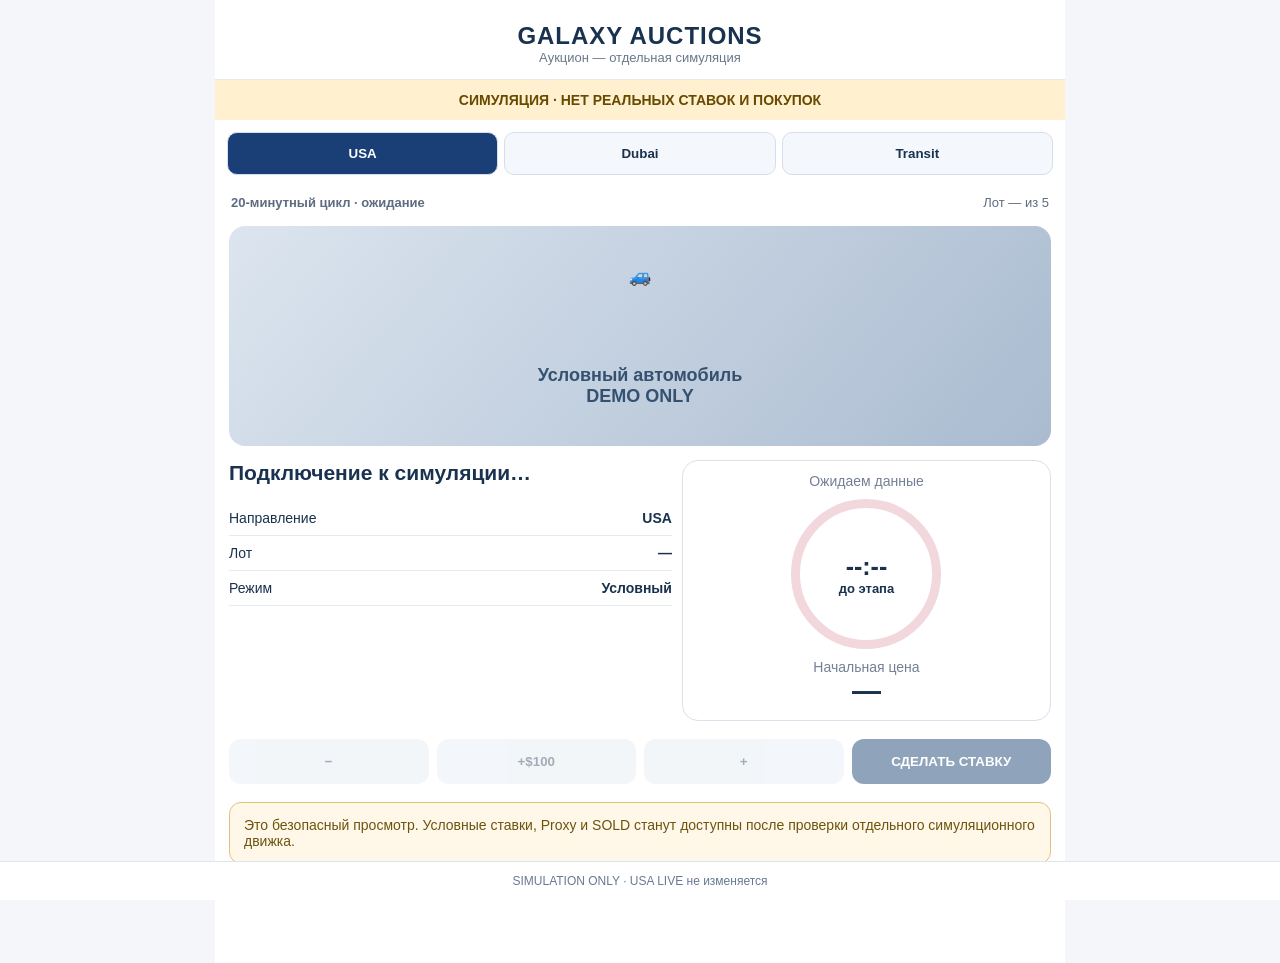
==== simulation.html @ 605efd99 "feat: familiar full-screen auction UI for isolated three-direction simulation, visibly noncommercial" ====
<!doctype html>
<html lang="ru"><head><meta charset="utf-8"><meta name="viewport" content="width=device-width,initial-scale=1,viewport-fit=cover"><title>Galaxy Auctions — Симуляция</title>
<style>
:root{font-family:-apple-system,BlinkMacSystemFont,"Segoe UI",sans-serif;color:#19324f;background:#f4f6fa}
*{box-sizing:border-box}body{margin:0}.shell{max-width:850px;margin:auto;background:#fff;min-height:100dvh;padding-bottom:85px}
header{padding:22px 18px 14px;text-align:center;border-bottom:1px solid #e5eaf1}header h1{margin:0;font-size:24px;letter-spacing:.04em}
.ribbon{background:#fff1cf;color:#684900;text-align:center;font-size:14px;font-weight:800;padding:12px 15px}
nav{display:flex;gap:6px;padding:12px}nav button{flex:1;border:1px solid #d5dfec;background:#f4f7fc;border-radius:10px;padding:13px 3px;font-weight:700;color:#19324f}nav button[aria-pressed=true]{background:#193f76;color:white}
.meta{display:flex;justify-content:space-between;align-items:center;gap:8px;padding:8px 16px;font-size:13px;color:#5d6c80}
.car{margin:8px 14px;border-radius:16px;background:linear-gradient(130deg,#dce5ef,#aabbd0);height:220px;display:grid;place-items:center;color:#355170;font-size:18px;font-weight:700;text-align:center}
.details{display:grid;grid-template-columns:minmax(0,1.2fr) minmax(0,1fr);gap:10px;margin:14px}
h2{font-size:21px;line-height:1.2;margin:0 0 16px}.spec{display:flex;justify-content:space-between;padding:9px 0;border-bottom:1px solid #e7eaf0;font-size:14px}
.panel{border:1px solid #d9e1eb;border-radius:16px;padding:12px;text-align:center}.phase{font-size:14px;color:#738095}.circle{border:9px solid #f2d7dd;border-radius:50%;width:150px;height:150px;margin:10px auto;display:flex;align-items:center;justify-content:center;flex-direction:column;font-size:25px;font-weight:800}.circle small{font-size:13px}.price{font-size:29px;font-weight:800}
.bid{display:flex;gap:8px;margin:18px 14px}.bid button{padding:15px 10px;flex:1;border-radius:12px;background:#e8eef5;color:#4a5c71;border:0;font-weight:700}.bid button.primary{background:#214979;color:white}.bid button:disabled{opacity:.5}
.notice{margin:14px;padding:14px;border:1px solid #dfc17b;background:#fff8e9;border-radius:12px;color:#6d530e;font-size:14px}
footer{position:fixed;bottom:0;left:0;right:0;background:white;border-top:1px solid #dfe5ee;padding:12px;text-align:center;font-size:12px;color:#687991}
@media(max-width:400px){.circle{width:125px;height:125px;font-size:20px}.details{gap:7px}h2{font-size:18px}.price{font-size:24px}}
</style></head><body><div class="shell">
<header><h1>GALAXY AUCTIONS</h1><div style="color:#68788a;font-size:13px">Аукцион — отдельная симуляция</div></header>
<div class="ribbon">СИМУЛЯЦИЯ · НЕТ РЕАЛЬНЫХ СТАВОК И ПОКУПОК</div>
<nav aria-label="Направление"><button type="button" data-direction="usa" aria-pressed="true">USA</button><button type="button" data-direction="dubai" aria-pressed="false">Dubai</button><button type="button" data-direction="transfer" aria-pressed="false">Transit</button></nav>
<div class="meta"><strong id="session">20-минутный цикл · ожидание</strong><span id="position">Лот — из 5</span></div>
<div class="car" role="img" aria-label="Тестовый автомобиль без фотографии">🚙<div>Условный автомобиль<br>DEMO ONLY</div></div>
<section class="details"><div><h2 id="vehicle">Подключение к симуляции…</h2><div class="spec"><span>Направление</span><strong id="directionName">USA</strong></div><div class="spec"><span>Лот</span><strong id="lotNumber">—</strong></div><div class="spec"><span>Режим</span><strong>Условный</strong></div></div>
<div class="panel"><div class="phase" id="phase">Ожидаем данные</div><div class="circle"><span id="timer">--:--</span><small>до этапа</small></div><div class="phase">Начальная цена</div><div class="price" id="price">—</div></div></section>
<div class="bid"><button disabled>−</button><button disabled>+$100</button><button disabled>+</button><button class="primary" disabled>СДЕЛАТЬ СТАВКУ</button></div>
<div class="notice" id="notice" role="status">Это безопасный просмотр. Условные ставки, Proxy и SOLD станут доступны после проверки отдельного симуляционного движка.</div>
</div><footer>SIMULATION ONLY · USA LIVE не изменяется</footer>
<script src="simulation-auction.js?v=277" defer></script>
</body></html>
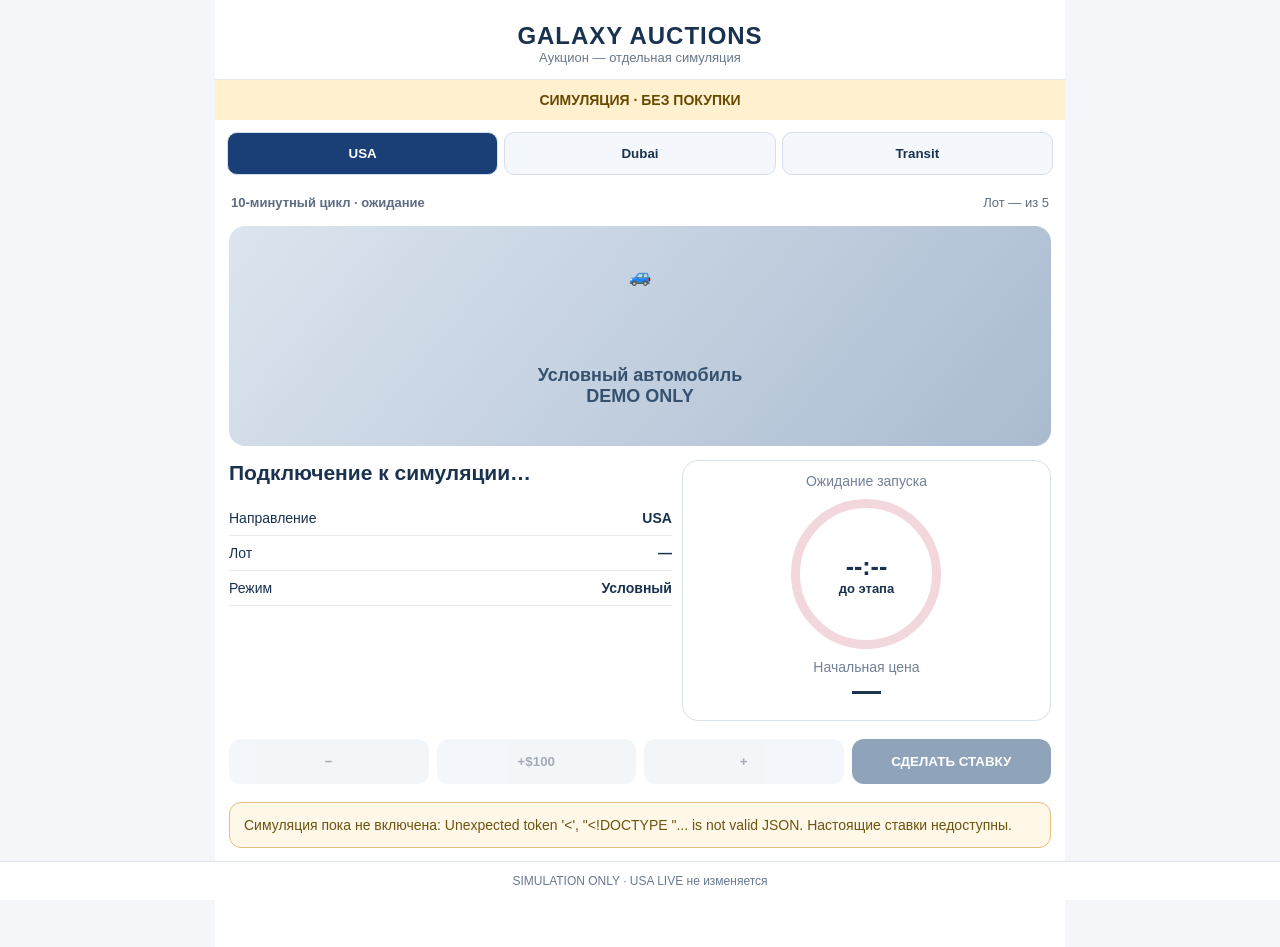
==== commit 02ea6408: "feat: compact simulation notice with normal auction screen and ten-minute clock" ====
--- a/simulation.html
+++ b/simulation.html
@@ -17,14 +17,14 @@
 @media(max-width:400px){.circle{width:125px;height:125px;font-size:20px}.details{gap:7px}h2{font-size:18px}.price{font-size:24px}}
 </style></head><body><div class="shell">
 <header><h1>GALAXY AUCTIONS</h1><div style="color:#68788a;font-size:13px">Аукцион — отдельная симуляция</div></header>
-<div class="ribbon">СИМУЛЯЦИЯ · НЕТ РЕАЛЬНЫХ СТАВОК И ПОКУПОК</div>
+<div class="ribbon">СИМУЛЯЦИЯ · БЕЗ ПОКУПКИ</div>
 <nav aria-label="Направление"><button type="button" data-direction="usa" aria-pressed="true">USA</button><button type="button" data-direction="dubai" aria-pressed="false">Dubai</button><button type="button" data-direction="transfer" aria-pressed="false">Transit</button></nav>
-<div class="meta"><strong id="session">20-минутный цикл · ожидание</strong><span id="position">Лот — из 5</span></div>
+<div class="meta"><strong id="session">10-минутный цикл · ожидание</strong><span id="position">Лот — из 5</span></div>
 <div class="car" role="img" aria-label="Тестовый автомобиль без фотографии">🚙<div>Условный автомобиль<br>DEMO ONLY</div></div>
 <section class="details"><div><h2 id="vehicle">Подключение к симуляции…</h2><div class="spec"><span>Направление</span><strong id="directionName">USA</strong></div><div class="spec"><span>Лот</span><strong id="lotNumber">—</strong></div><div class="spec"><span>Режим</span><strong>Условный</strong></div></div>
 <div class="panel"><div class="phase" id="phase">Ожидаем данные</div><div class="circle"><span id="timer">--:--</span><small>до этапа</small></div><div class="phase">Начальная цена</div><div class="price" id="price">—</div></div></section>
 <div class="bid"><button disabled>−</button><button disabled>+$100</button><button disabled>+</button><button class="primary" disabled>СДЕЛАТЬ СТАВКУ</button></div>
 <div class="notice" id="notice" role="status">Это безопасный просмотр. Условные ставки, Proxy и SOLD станут доступны после проверки отдельного симуляционного движка.</div>
 </div><footer>SIMULATION ONLY · USA LIVE не изменяется</footer>
-<script src="simulation-auction.js?v=277" defer></script>
+<script src="simulation-auction.js?v=278" defer></script>
 </body></html>
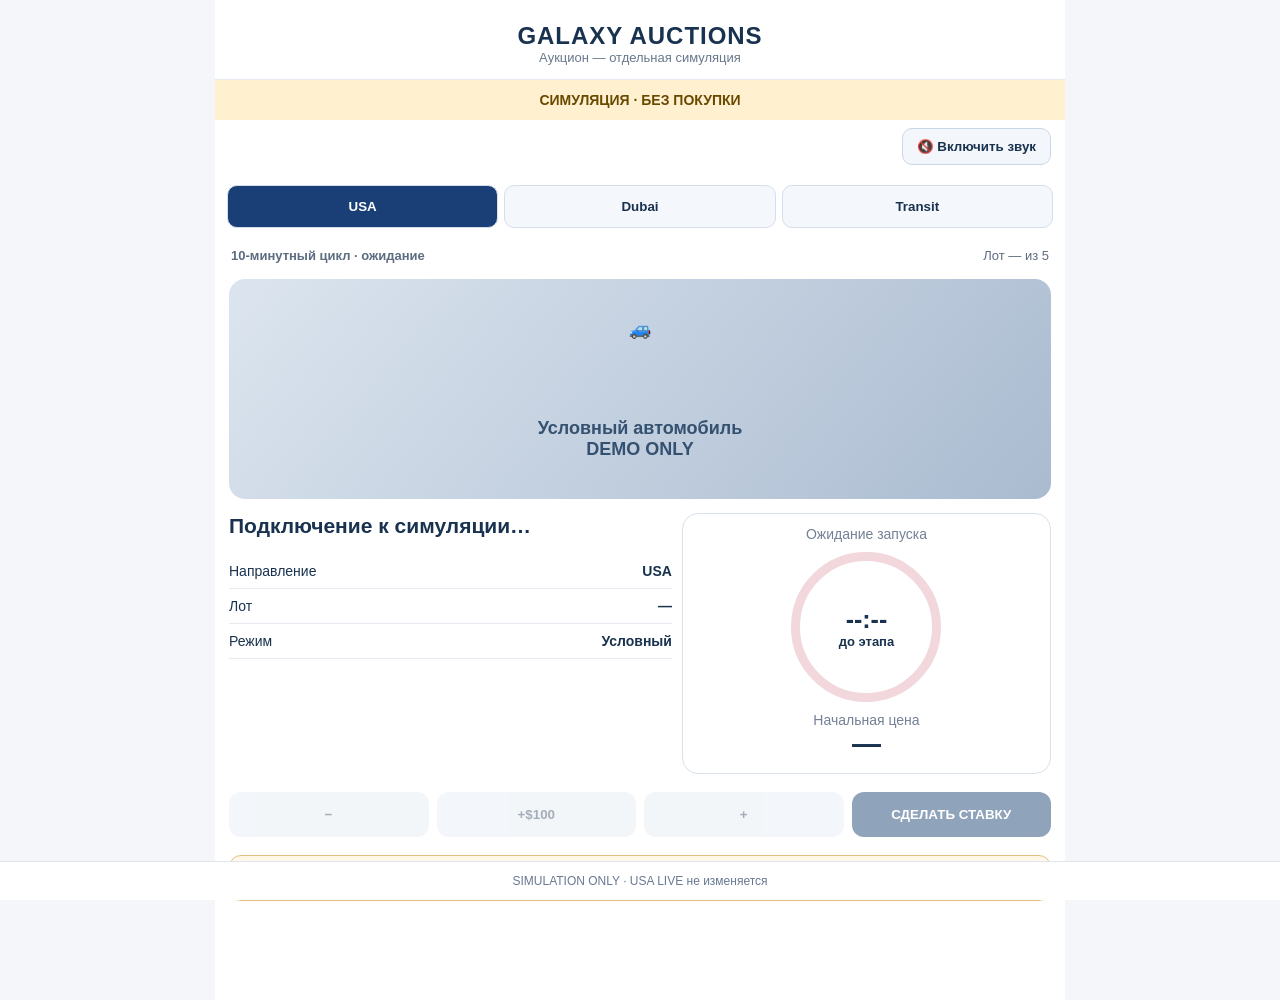
==== commit 03c89484: "fix: insert simulation sound toggle into current 10-minute screen" ====
--- a/simulation.html
+++ b/simulation.html
@@ -18,7 +18,7 @@
 </style></head><body><div class="shell">
 <header><h1>GALAXY AUCTIONS</h1><div style="color:#68788a;font-size:13px">Аукцион — отдельная симуляция</div></header>
 <div class="ribbon">СИМУЛЯЦИЯ · БЕЗ ПОКУПКИ</div>
-<nav aria-label="Направление"><button type="button" data-direction="usa" aria-pressed="true">USA</button><button type="button" data-direction="dubai" aria-pressed="false">Dubai</button><button type="button" data-direction="transfer" aria-pressed="false">Transit</button></nav>
+<div style="padding:8px 14px;text-align:right"><button id="simulationSoundToggle" type="button" aria-pressed="false" style="border:1px solid #ccd7e5;background:#f3f6fa;padding:10px 14px;border-radius:10px;color:#19324f;font-weight:700">🔇 Включить звук</button></div><nav aria-label="Направление"><button type="button" data-direction="usa" aria-pressed="true">USA</button><button type="button" data-direction="dubai" aria-pressed="false">Dubai</button><button type="button" data-direction="transfer" aria-pressed="false">Transit</button></nav>
 <div class="meta"><strong id="session">10-минутный цикл · ожидание</strong><span id="position">Лот — из 5</span></div>
 <div class="car" role="img" aria-label="Тестовый автомобиль без фотографии">🚙<div>Условный автомобиль<br>DEMO ONLY</div></div>
 <section class="details"><div><h2 id="vehicle">Подключение к симуляции…</h2><div class="spec"><span>Направление</span><strong id="directionName">USA</strong></div><div class="spec"><span>Лот</span><strong id="lotNumber">—</strong></div><div class="spec"><span>Режим</span><strong>Условный</strong></div></div>
